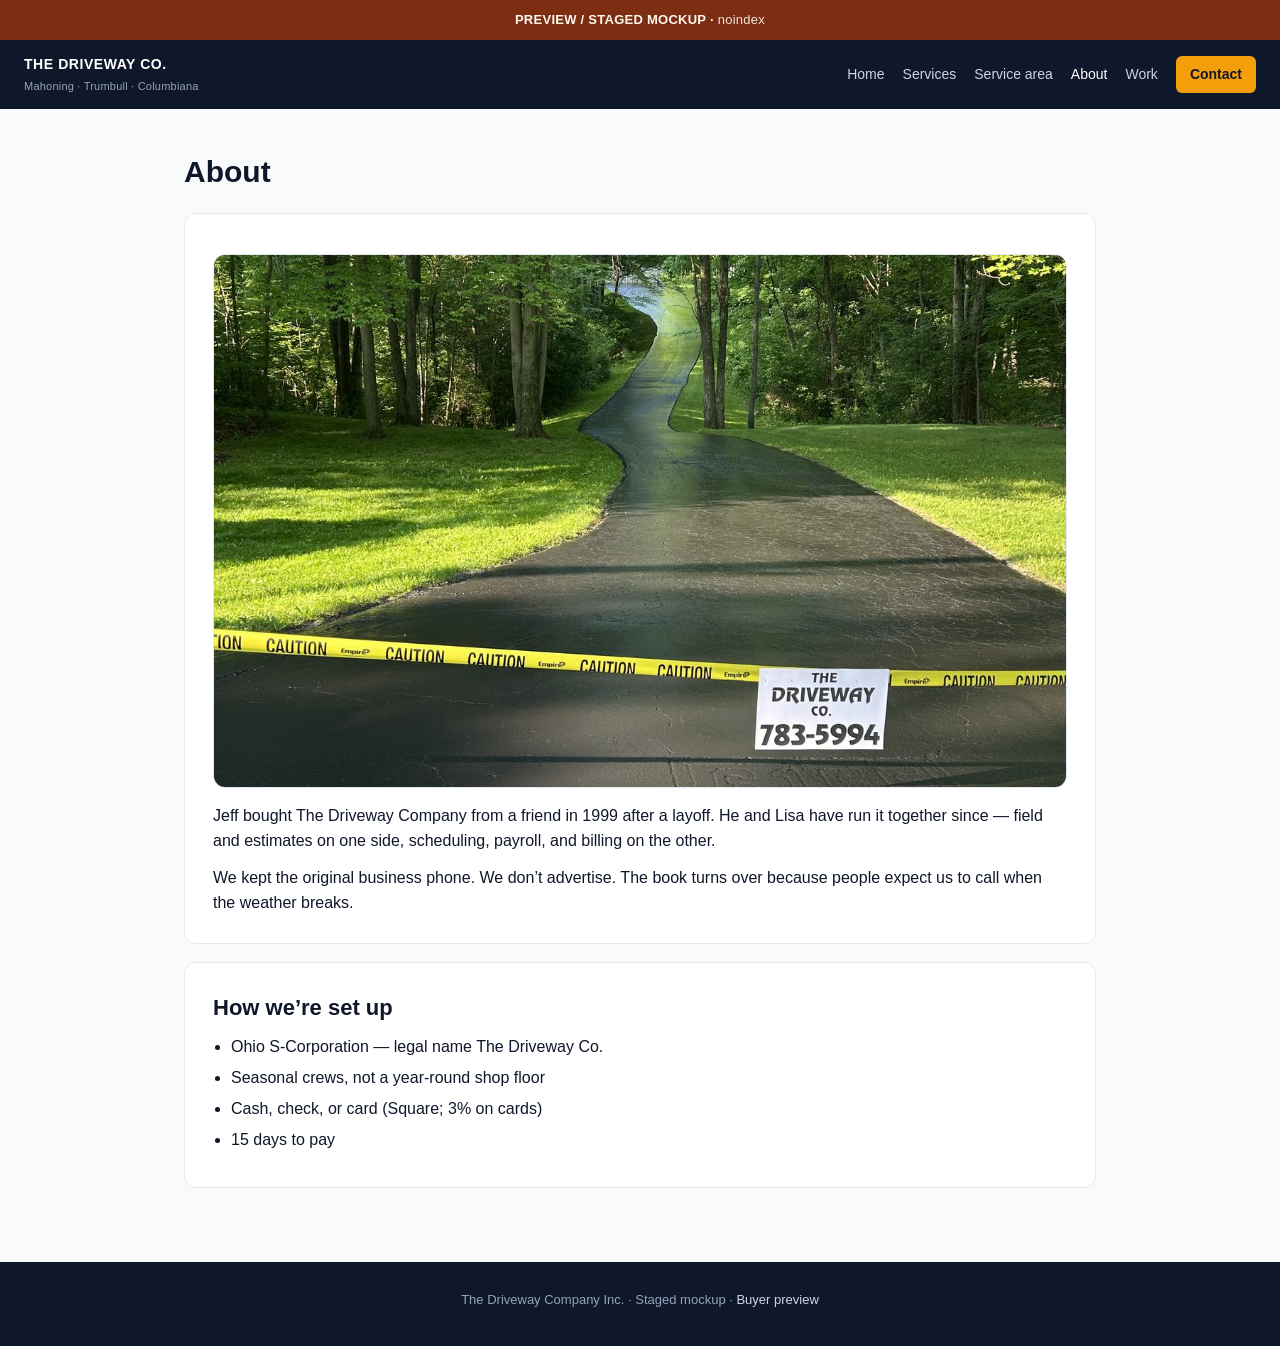
==== about.html @ c176d76e "Stage 5-page company site and lock sale teaser at $275k. Keep noindex. Company pages are WS2 mock; s" ====
<!DOCTYPE html>
<html lang="en">
<head>
  <meta charset="UTF-8" />
  <meta name="viewport" content="width=device-width, initial-scale=1.0" />
  <meta name="robots" content="noindex, nofollow" />
  <title>About | The Driveway Company</title>
  <link rel="stylesheet" href="styles.css" />
</head>
<body>
  <div class="preview-banner">PREVIEW / STAGED MOCKUP · <span>noindex</span></div>
  <nav class="nav">
    <a class="brand" href="index.html">The Driveway Co.<small>Mahoning · Trumbull · Columbiana</small></a>
    <div class="nav-links">
      <a href="index.html">Home</a>
      <a href="services.html">Services</a>
      <a href="area.html">Service area</a>
      <a class="active" href="about.html">About</a>
      <a href="gallery.html">Work</a>
      <a href="contact.html" class="cta">Contact</a>
    </div>
  </nav>
  <main class="container" style="padding-top:40px;">
    <h1 class="page-title">About</h1>
    <section class="card">
      <div class="feature-photo" style="margin-bottom:16px;"><img src="images/job-02-wooded-drive.jpg" alt="Finished driveway with company sign" loading="lazy" /></div>
      <p>Jeff bought The Driveway Company from a friend in 1999 after a layoff. He and Lisa have run it together since — field and estimates on one side, scheduling, payroll, and billing on the other.</p>
      <p style="margin-top:12px;">We kept the original business phone. We don’t advertise. The book turns over because people expect us to call when the weather breaks.</p>
    </section>
    <section class="card">
      <h2>How we’re set up</h2>
      <ul class="list">
        <li>Ohio S-Corporation — legal name The Driveway Co.</li>
        <li>Seasonal crews, not a year-round shop floor</li>
        <li>Cash, check, or card (Square; 3% on cards)</li>
        <li>15 days to pay</li>
      </ul>
    </section>
  </main>
  <footer>The Driveway Company Inc. · Staged mockup · <a href="sale.html">Buyer preview</a></footer>
</body>
</html>
---- styles.css ----
:root {
  --ink: #0f172a;
  --navy: #1e3a8a;
  --navy-2: #1e40af;
  --slate: #64748b;
  --line: #e2e8f0;
  --bg: #f8fafc;
  --white: #ffffff;
  --amber: #f59e0b;
  --amber-bg: #fffbeb;
  --green: #166534;
  --green-bg: #f0fdf4;
  --red: #991b1b;
  --red-bg: #fef2f2;
}
* { box-sizing: border-box; margin: 0; padding: 0; }
body {
  font-family: Inter, -apple-system, BlinkMacSystemFont, "Segoe UI", Helvetica, Arial, sans-serif;
  color: var(--ink);
  background: var(--bg);
  line-height: 1.55;
}
a { color: var(--navy); text-decoration: none; }
a:hover { text-decoration: underline; }
.preview-banner {
  background: #7c2d12;
  color: #fff7ed;
  text-align: center;
  font-size: 13px;
  font-weight: 600;
  padding: 10px 16px;
  letter-spacing: 0.02em;
}
.preview-banner span { opacity: 0.9; font-weight: 500; }
.nav {
  background: var(--ink);
  color: #fff;
  display: flex;
  align-items: center;
  justify-content: space-between;
  gap: 16px;
  padding: 14px 24px;
  position: sticky;
  top: 0;
  z-index: 20;
}
.nav .brand { font-weight: 700; font-size: 14px; letter-spacing: 0.04em; text-transform: uppercase; color: #fff; text-decoration: none; }
.nav .brand small { display: block; font-size: 11px; font-weight: 500; color: #94a3b8; letter-spacing: 0.02em; text-transform: none; margin-top: 2px; }
.nav-links { display: flex; gap: 18px; flex-wrap: wrap; align-items: center; }
.nav-links a { color: #cbd5e1; font-size: 14px; text-decoration: none; }
.nav-links a:hover, .nav-links a.active { color: #fff; }
.nav-links .cta {
  background: var(--amber);
  color: #0f172a !important;
  font-weight: 700;
  padding: 8px 14px;
  border-radius: 6px;
}
.nav-links .cta:hover { filter: brightness(1.05); text-decoration: none; }
.hero {
  position: relative;
  background:
    linear-gradient(115deg, rgba(15, 23, 42, 0.92) 0%, rgba(30, 58, 138, 0.78) 48%, rgba(15, 23, 42, 0.55) 100%),
    url("images/job-01-long-drive.jpg") center/cover no-repeat;
  color: #fff;
  padding: 72px 24px 64px;
  min-height: 420px;
  display: flex;
  align-items: flex-end;
}
.hero-inner { max-width: 960px; margin: 0 auto; width: 100%; }
.hero .eyebrow {
  text-transform: uppercase;
  letter-spacing: 0.16em;
  font-size: 12px;
  color: #fde68a;
  font-weight: 600;
  margin-bottom: 12px;
}
.hero h1 { font-size: clamp(28px, 5vw, 42px); line-height: 1.1; margin-bottom: 14px; max-width: 16ch; text-shadow: 0 2px 18px rgba(0,0,0,0.35); }
.hero p { font-size: 18px; color: #e2e8f0; max-width: 58ch; margin-bottom: 22px; text-shadow: 0 1px 10px rgba(0,0,0,0.35); }
.hero-actions { display: flex; gap: 12px; flex-wrap: wrap; }
.svc-grid {
  display: grid;
  grid-template-columns: repeat(3, 1fr);
  gap: 14px;
  margin-top: 16px;
}
.svc {
  display: block;
  background: var(--white);
  border: 1px solid var(--line);
  border-radius: 12px;
  padding: 18px 16px;
  color: inherit;
  text-decoration: none;
}
.svc:hover { border-color: var(--navy); text-decoration: none; }
.svc h3 { font-size: 17px; margin-bottom: 6px; }
.svc p { color: var(--slate); font-size: 14px; }
@media (max-width: 800px) {
  .svc-grid { grid-template-columns: 1fr; }
}
.photo-strip {
  display: grid;
  grid-template-columns: repeat(4, 1fr);
  gap: 10px;
  margin: 8px 0 22px;
}
.photo-strip figure {
  margin: 0;
  border-radius: 10px;
  overflow: hidden;
  border: 1px solid var(--line);
  background: #0f172a;
  aspect-ratio: 3 / 4;
}
.photo-strip img {
  width: 100%;
  height: 100%;
  object-fit: cover;
  display: block;
  transition: transform 0.35s ease;
}
.photo-strip figure:hover img { transform: scale(1.04); }
.gallery {
  display: grid;
  grid-template-columns: repeat(3, 1fr);
  gap: 12px;
}
.gallery figure {
  margin: 0;
  border-radius: 12px;
  overflow: hidden;
  border: 1px solid var(--line);
  background: #0f172a;
  position: relative;
  aspect-ratio: 3 / 4;
}
.gallery img {
  width: 100%;
  height: 100%;
  object-fit: cover;
  display: block;
  transition: transform 0.35s ease;
}
.gallery figure:hover img { transform: scale(1.03); }
.gallery figcaption {
  position: absolute;
  left: 0; right: 0; bottom: 0;
  padding: 10px 12px;
  background: linear-gradient(transparent, rgba(15,23,42,0.85));
  color: #f8fafc;
  font-size: 12px;
  font-weight: 600;
}
.feature-photo {
  width: 100%;
  border-radius: 12px;
  overflow: hidden;
  border: 1px solid var(--line);
  margin: 12px 0 0;
  aspect-ratio: 16 / 10;
}
.feature-photo img {
  width: 100%;
  height: 100%;
  object-fit: cover;
  display: block;
}
.btn {
  display: inline-block;
  border-radius: 8px;
  padding: 12px 18px;
  font-weight: 700;
  font-size: 15px;
  border: none;
  cursor: pointer;
  text-decoration: none !important;
}
.btn-primary { background: var(--amber); color: #0f172a; }
.btn-primary:hover { filter: brightness(1.05); }
.btn-secondary { background: transparent; color: #fff; border: 1px solid rgba(255,255,255,0.35); }
.btn-secondary:hover { background: rgba(255,255,255,0.08); }
.container { max-width: 960px; margin: 0 auto; padding: 36px 24px 56px; }
.stats {
  display: grid;
  grid-template-columns: repeat(4, 1fr);
  gap: 12px;
  margin: -28px auto 28px;
  max-width: 960px;
  padding: 0 24px;
  position: relative;
  z-index: 2;
}
.stat {
  background: var(--white);
  border: 1px solid var(--line);
  border-radius: 10px;
  padding: 18px 14px;
  text-align: center;
  box-shadow: 0 8px 24px rgba(15, 23, 42, 0.06);
}
.stat .v { display: block; font-size: 24px; font-weight: 800; color: var(--ink); }
.stat .l { display: block; margin-top: 4px; font-size: 11px; text-transform: uppercase; letter-spacing: 0.06em; color: var(--slate); font-weight: 600; }
.card {
  background: var(--white);
  border: 1px solid var(--line);
  border-radius: 12px;
  padding: 28px;
  margin: 18px 0;
}
.card h2 { font-size: 22px; margin-bottom: 8px; }
.card h3 { font-size: 15px; color: var(--navy); margin: 18px 0 8px; text-transform: uppercase; letter-spacing: 0.04em; }
.muted { color: var(--slate); font-size: 14px; }
.grid-2 { display: grid; grid-template-columns: 1.2fr 0.8fr; gap: 18px; }
.list { margin: 10px 0 0 18px; }
.list li { margin: 6px 0; }
.callout {
  border-left: 4px solid var(--navy);
  background: #eff6ff;
  padding: 14px 16px;
  border-radius: 0 8px 8px 0;
  margin: 16px 0;
  font-size: 14px;
}
.callout.warn { border-left-color: #dc2626; background: var(--red-bg); }
.callout.gold { border-left-color: var(--amber); background: var(--amber-bg); }
.callout.good { border-left-color: #16a34a; background: var(--green-bg); }
table { width: 100%; border-collapse: collapse; margin: 12px 0; font-size: 14px; }
th { background: var(--navy); color: #fff; text-align: left; padding: 10px 12px; font-size: 12px; text-transform: uppercase; letter-spacing: 0.03em; }
td { padding: 10px 12px; border-bottom: 1px solid var(--line); vertical-align: top; }
tr:nth-child(even) td { background: #f8fafc; }
.form-grid { display: grid; gap: 14px; }
.form-row { display: grid; grid-template-columns: 1fr 1fr; gap: 14px; }
label { display: block; font-size: 13px; font-weight: 600; margin-bottom: 6px; color: #334155; }
input, select, textarea {
  width: 100%;
  padding: 11px 12px;
  border: 1px solid #cbd5e1;
  border-radius: 8px;
  font: inherit;
  background: #fff;
}
input:focus, select:focus, textarea:focus {
  outline: none;
  border-color: var(--navy);
  box-shadow: 0 0 0 3px rgba(30, 58, 138, 0.12);
}
textarea { min-height: 110px; resize: vertical; }
.page-title { margin-bottom: 8px; font-size: 30px; }
.page-sub { color: var(--slate); margin-bottom: 22px; max-width: 60ch; }
footer {
  background: var(--ink);
  color: #94a3b8;
  padding: 28px 24px 36px;
  text-align: center;
  font-size: 13px;
}
footer strong { color: #fff; }
footer a { color: #cbd5e1; }
.tag {
  display: inline-block;
  background: #dbeafe;
  color: #1e3a8a;
  font-size: 11px;
  font-weight: 700;
  padding: 3px 8px;
  border-radius: 999px;
  text-transform: uppercase;
  letter-spacing: 0.04em;
}
@media (max-width: 800px) {
  .stats { grid-template-columns: 1fr 1fr; margin-top: 18px; }
  .grid-2, .form-row { grid-template-columns: 1fr; }
  .nav { flex-direction: column; align-items: flex-start; }
  .photo-strip, .gallery { grid-template-columns: 1fr 1fr; }
}
@media (max-width: 520px) {
  .stats { grid-template-columns: 1fr; }
  .photo-strip, .gallery { grid-template-columns: 1fr; }
  .hero { min-height: 360px; padding: 48px 20px 40px; }
}
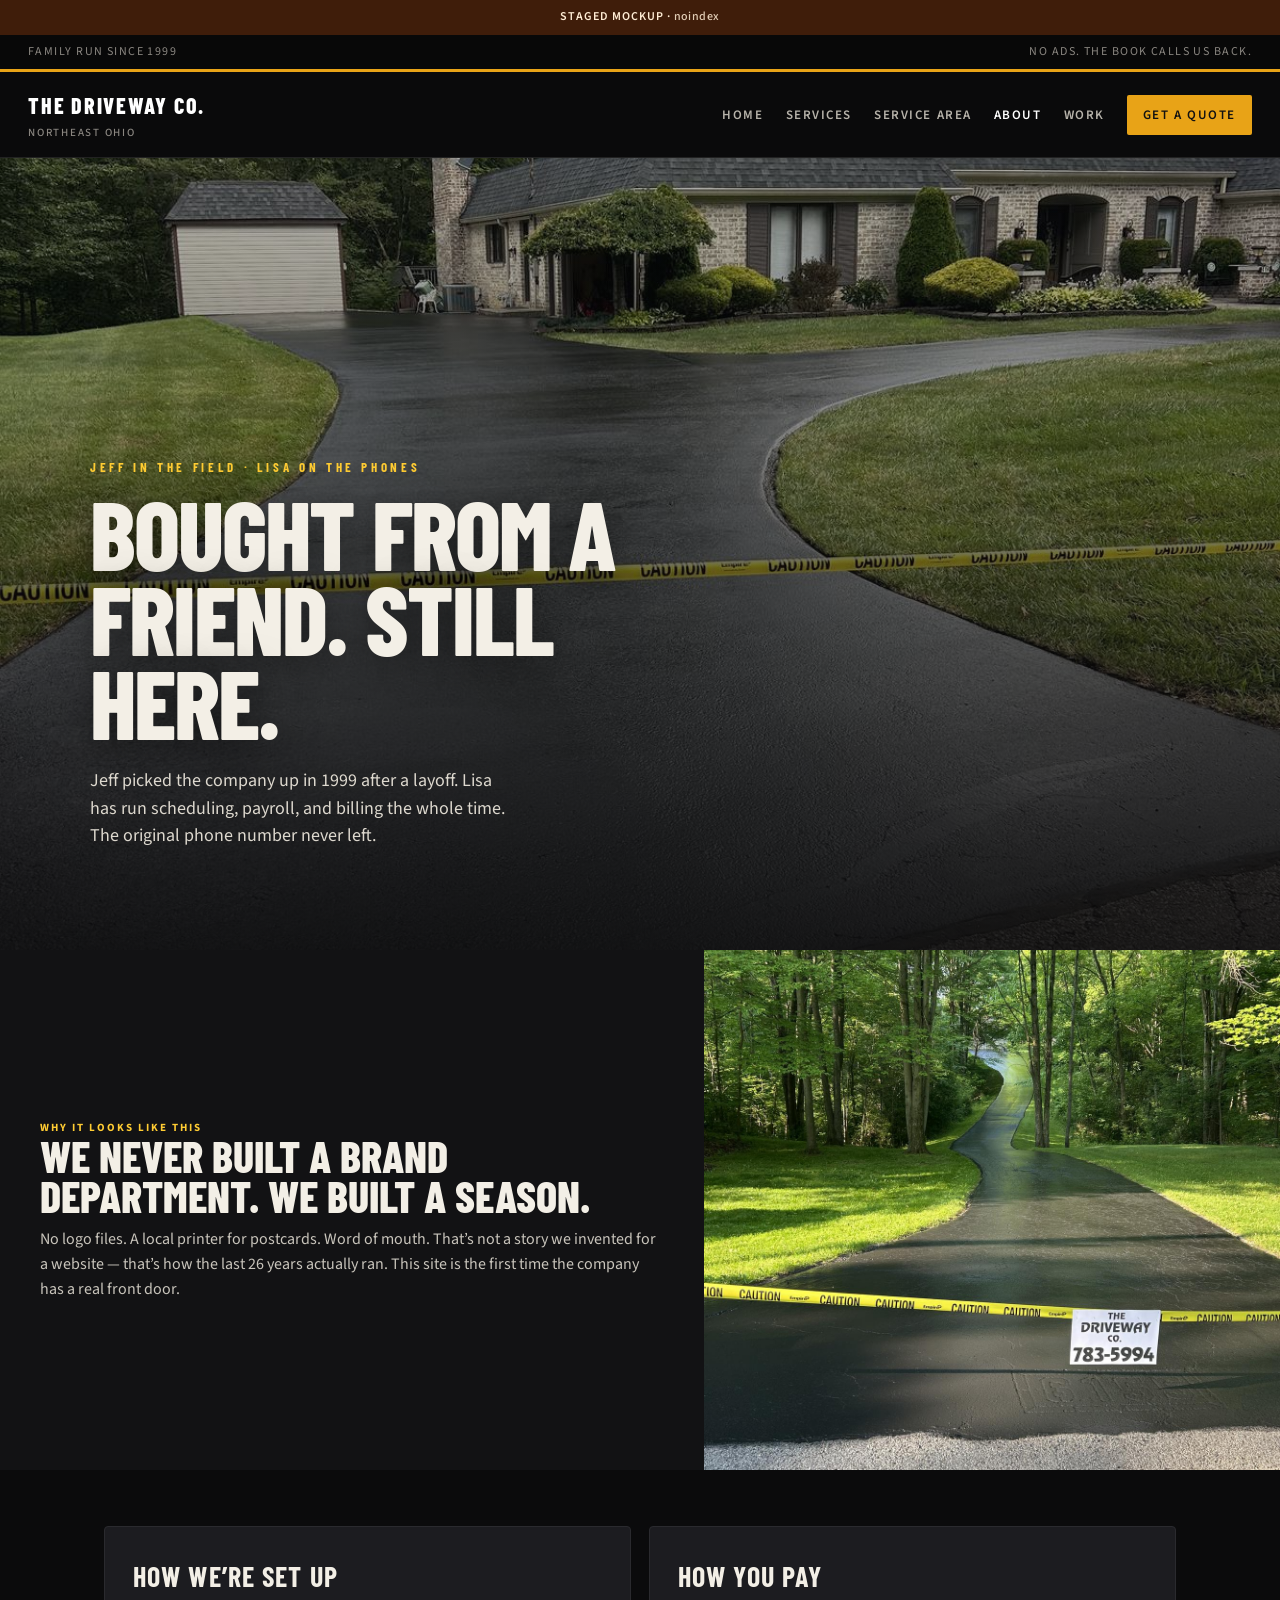
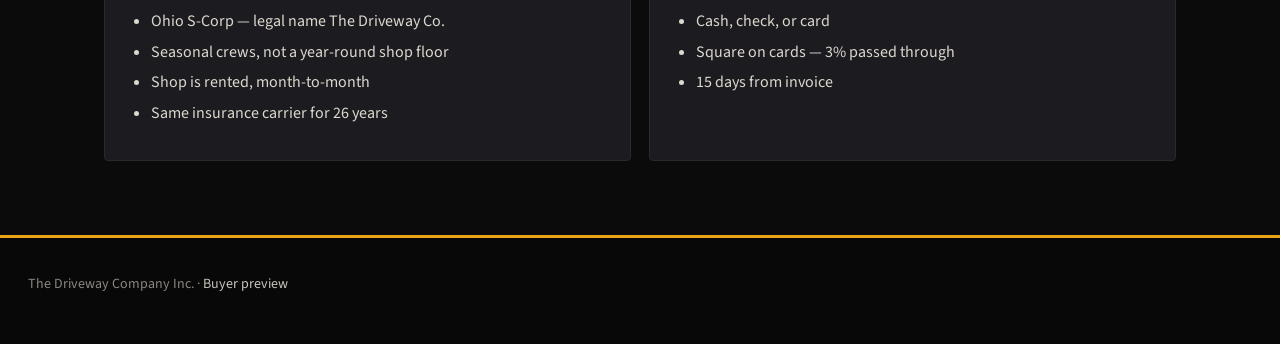
==== commit 13f2b205: "Rebuild company site as a lived-in paving contractor. Dark asphalt palette, full-bleed job photos, l" ====
--- a/about.html
+++ b/about.html
@@ -8,35 +8,55 @@
   <link rel="stylesheet" href="styles.css" />
 </head>
 <body>
-  <div class="preview-banner">PREVIEW / STAGED MOCKUP · <span>noindex</span></div>
+  <div class="preview-banner">Staged mockup · <span>noindex</span></div>
+  <div class="util"><span>Family run since 1999</span><span>No ads. The book calls us back.</span></div>
   <nav class="nav">
-    <a class="brand" href="index.html">The Driveway Co.<small>Mahoning · Trumbull · Columbiana</small></a>
+    <a class="brand" href="index.html">The Driveway Co.<small>Northeast Ohio</small></a>
     <div class="nav-links">
       <a href="index.html">Home</a>
       <a href="services.html">Services</a>
       <a href="area.html">Service area</a>
       <a class="active" href="about.html">About</a>
       <a href="gallery.html">Work</a>
-      <a href="contact.html" class="cta">Contact</a>
+      <a href="contact.html" class="cta">Get a quote</a>
     </div>
   </nav>
-  <main class="container" style="padding-top:40px;">
-    <h1 class="page-title">About</h1>
-    <section class="card">
-      <div class="feature-photo" style="margin-bottom:16px;"><img src="images/job-02-wooded-drive.jpg" alt="Finished driveway with company sign" loading="lazy" /></div>
-      <p>Jeff bought The Driveway Company from a friend in 1999 after a layoff. He and Lisa have run it together since — field and estimates on one side, scheduling, payroll, and billing on the other.</p>
-      <p style="margin-top:12px;">We kept the original business phone. We don’t advertise. The book turns over because people expect us to call when the weather breaks.</p>
-    </section>
-    <section class="card">
-      <h2>How we’re set up</h2>
-      <ul class="list">
-        <li>Ohio S-Corporation — legal name The Driveway Co.</li>
-        <li>Seasonal crews, not a year-round shop floor</li>
-        <li>Cash, check, or card (Square; 3% on cards)</li>
-        <li>15 days to pay</li>
-      </ul>
-    </section>
+  <header class="hero house">
+    <div class="hero-inner">
+      <div class="eyebrow">Jeff in the field · Lisa on the phones</div>
+      <h1>Bought from a friend. Still here.</h1>
+      <p>Jeff picked the company up in 1999 after a layoff. Lisa has run scheduling, payroll, and billing the whole time. The original phone number never left.</p>
+    </div>
+  </header>
+  <section class="split alt">
+    <div class="copy">
+      <span class="tag">Why it looks like this</span>
+      <h2 class="page-title" style="font-size:44px;">We never built a brand department. We built a season.</h2>
+      <p class="muted">No logo files. A local printer for postcards. Word of mouth. That’s not a story we invented for a website — that’s how the last 26 years actually ran. This site is the first time the company has a real front door.</p>
+    </div>
+    <div class="pic" aria-hidden="true"></div>
+  </section>
+  <main class="container">
+    <div class="grid-2">
+      <section class="card">
+        <h2>How we’re set up</h2>
+        <ul class="list">
+          <li>Ohio S-Corp — legal name The Driveway Co.</li>
+          <li>Seasonal crews, not a year-round shop floor</li>
+          <li>Shop is rented, month-to-month</li>
+          <li>Same insurance carrier for 26 years</li>
+        </ul>
+      </section>
+      <section class="card">
+        <h2>How you pay</h2>
+        <ul class="list">
+          <li>Cash, check, or card</li>
+          <li>Square on cards — 3% passed through</li>
+          <li>15 days from invoice</li>
+        </ul>
+      </section>
+    </div>
   </main>
-  <footer>The Driveway Company Inc. · Staged mockup · <a href="sale.html">Buyer preview</a></footer>
+  <footer>The Driveway Company Inc. · <a href="sale.html">Buyer preview</a></footer>
 </body>
 </html>
--- a/styles.css
+++ b/styles.css
@@ -1,283 +1,332 @@
+@import url("https://fonts.googleapis.com/css2?family=Barlow+Condensed:wght@500;600;700;800&family=Source+Sans+3:ital,wght@0,400;0,500;0,600;0,700;1,400&display=swap");
+
 :root {
-  --ink: #0f172a;
-  --navy: #1e3a8a;
-  --navy-2: #1e40af;
-  --slate: #64748b;
-  --line: #e2e8f0;
-  --bg: #f8fafc;
-  --white: #ffffff;
-  --amber: #f59e0b;
-  --amber-bg: #fffbeb;
-  --green: #166534;
-  --green-bg: #f0fdf4;
-  --red: #991b1b;
-  --red-bg: #fef2f2;
+  --tar: #0b0b0c;
+  --asphalt: #141416;
+  --slate: #1c1c20;
+  --fog: #c8c4bb;
+  --paper: #f3efe6;
+  --white: #f7f4ee;
+  --line: #2a2a2e;
+  --amber: #e8a317;
+  --amber-2: #ffcc33;
+  --rust: #9a3412;
 }
 * { box-sizing: border-box; margin: 0; padding: 0; }
+html { scroll-behavior: smooth; }
 body {
-  font-family: Inter, -apple-system, BlinkMacSystemFont, "Segoe UI", Helvetica, Arial, sans-serif;
-  color: var(--ink);
-  background: var(--bg);
+  font-family: "Source Sans 3", system-ui, sans-serif;
+  color: var(--paper);
+  background: var(--tar);
   line-height: 1.55;
 }
-a { color: var(--navy); text-decoration: none; }
+img { max-width: 100%; display: block; }
+a { color: var(--amber-2); text-decoration: none; }
 a:hover { text-decoration: underline; }
+
 .preview-banner {
-  background: #7c2d12;
-  color: #fff7ed;
+  background: #3f1d0a;
+  color: #ffedd5;
   text-align: center;
-  font-size: 13px;
+  font-size: 12px;
   font-weight: 600;
-  padding: 10px 16px;
-  letter-spacing: 0.02em;
-}
-.preview-banner span { opacity: 0.9; font-weight: 500; }
+  letter-spacing: 0.08em;
+  text-transform: uppercase;
+  padding: 8px 16px;
+}
+.preview-banner span { font-weight: 500; letter-spacing: 0.04em; text-transform: none; opacity: 0.85; }
+
+.util {
+  background: #080808;
+  color: #8a8680;
+  font-size: 12px;
+  letter-spacing: 0.12em;
+  text-transform: uppercase;
+  padding: 8px 28px;
+  display: flex;
+  justify-content: space-between;
+  gap: 16px;
+  flex-wrap: wrap;
+  border-bottom: 3px solid var(--amber);
+}
+.util b { color: var(--amber-2); font-weight: 700; }
+
 .nav {
-  background: var(--ink);
+  background: rgba(11,11,12,0.92);
+  backdrop-filter: blur(10px);
   color: #fff;
   display: flex;
   align-items: center;
   justify-content: space-between;
   gap: 16px;
-  padding: 14px 24px;
+  padding: 16px 28px;
   position: sticky;
   top: 0;
-  z-index: 20;
-}
-.nav .brand { font-weight: 700; font-size: 14px; letter-spacing: 0.04em; text-transform: uppercase; color: #fff; text-decoration: none; }
-.nav .brand small { display: block; font-size: 11px; font-weight: 500; color: #94a3b8; letter-spacing: 0.02em; text-transform: none; margin-top: 2px; }
-.nav-links { display: flex; gap: 18px; flex-wrap: wrap; align-items: center; }
-.nav-links a { color: #cbd5e1; font-size: 14px; text-decoration: none; }
+  z-index: 30;
+  border-bottom: 1px solid #222;
+}
+.nav .brand {
+  font-family: "Barlow Condensed", sans-serif;
+  font-weight: 800;
+  font-size: 22px;
+  letter-spacing: 0.08em;
+  text-transform: uppercase;
+  color: #fff;
+  text-decoration: none;
+}
+.nav .brand small {
+  display: block;
+  font-family: "Source Sans 3", sans-serif;
+  font-size: 11px;
+  font-weight: 500;
+  color: #8a8680;
+  letter-spacing: 0.16em;
+  margin-top: 2px;
+}
+.nav-links { display: flex; gap: 22px; flex-wrap: wrap; align-items: center; }
+.nav-links a {
+  color: #b7b3aa;
+  font-size: 13px;
+  font-weight: 600;
+  letter-spacing: 0.12em;
+  text-transform: uppercase;
+  text-decoration: none;
+}
 .nav-links a:hover, .nav-links a.active { color: #fff; }
 .nav-links .cta {
   background: var(--amber);
-  color: #0f172a !important;
-  font-weight: 700;
-  padding: 8px 14px;
-  border-radius: 6px;
-}
-.nav-links .cta:hover { filter: brightness(1.05); text-decoration: none; }
+  color: #111 !important;
+  padding: 10px 16px;
+  border-radius: 2px;
+}
+.nav-links .cta:hover { background: var(--amber-2); text-decoration: none; }
+
 .hero {
   position: relative;
-  background:
-    linear-gradient(115deg, rgba(15, 23, 42, 0.92) 0%, rgba(30, 58, 138, 0.78) 48%, rgba(15, 23, 42, 0.55) 100%),
-    url("images/job-01-long-drive.jpg") center/cover no-repeat;
-  color: #fff;
-  padding: 72px 24px 64px;
-  min-height: 420px;
+  min-height: 88vh;
   display: flex;
   align-items: flex-end;
-}
-.hero-inner { max-width: 960px; margin: 0 auto; width: 100%; }
-.hero .eyebrow {
-  text-transform: uppercase;
-  letter-spacing: 0.16em;
-  font-size: 12px;
-  color: #fde68a;
-  font-weight: 600;
-  margin-bottom: 12px;
-}
-.hero h1 { font-size: clamp(28px, 5vw, 42px); line-height: 1.1; margin-bottom: 14px; max-width: 16ch; text-shadow: 0 2px 18px rgba(0,0,0,0.35); }
-.hero p { font-size: 18px; color: #e2e8f0; max-width: 58ch; margin-bottom: 22px; text-shadow: 0 1px 10px rgba(0,0,0,0.35); }
+  padding: 80px 28px 72px;
+  background:
+    linear-gradient(180deg, rgba(11,11,12,0.15) 0%, rgba(11,11,12,0.35) 40%, rgba(11,11,12,0.92) 100%),
+    url("images/job-01-long-drive.jpg") center 30%/cover no-repeat;
+}
+.hero.crew { background-image: linear-gradient(180deg, rgba(11,11,12,0.2) 0%, rgba(11,11,12,0.88) 100%), url("images/job-15-crew-work.jpg"); background-size: cover; background-position: center; }
+.hero.house { background-image: linear-gradient(180deg, rgba(11,11,12,0.25) 0%, rgba(11,11,12,0.9) 100%), url("images/job-04-residence.jpg"); background-size: cover; background-position: center; }
+.hero.woods { background-image: linear-gradient(180deg, rgba(11,11,12,0.2) 0%, rgba(11,11,12,0.9) 100%), url("images/job-02-wooded-drive.jpg"); background-size: cover; background-position: center; }
+.hero-inner { max-width: 1100px; margin: 0 auto; width: 100%; }
+.eyebrow {
+  font-family: "Barlow Condensed", sans-serif;
+  letter-spacing: 0.28em;
+  font-size: 13px;
+  color: var(--amber-2);
+  font-weight: 700;
+  text-transform: uppercase;
+  margin-bottom: 14px;
+}
+.hero h1 {
+  font-family: "Barlow Condensed", sans-serif;
+  font-weight: 800;
+  font-size: clamp(48px, 9vw, 96px);
+  line-height: 0.88;
+  letter-spacing: -0.02em;
+  text-transform: uppercase;
+  max-width: 14ch;
+  text-shadow: 0 8px 40px rgba(0,0,0,0.55);
+}
+.hero p {
+  font-size: 18px;
+  color: #ddd8ce;
+  max-width: 48ch;
+  margin: 22px 0 28px;
+}
 .hero-actions { display: flex; gap: 12px; flex-wrap: wrap; }
-.svc-grid {
-  display: grid;
-  grid-template-columns: repeat(3, 1fr);
-  gap: 14px;
-  margin-top: 16px;
-}
-.svc {
-  display: block;
-  background: var(--white);
-  border: 1px solid var(--line);
-  border-radius: 12px;
-  padding: 18px 16px;
-  color: inherit;
-  text-decoration: none;
-}
-.svc:hover { border-color: var(--navy); text-decoration: none; }
-.svc h3 { font-size: 17px; margin-bottom: 6px; }
-.svc p { color: var(--slate); font-size: 14px; }
-@media (max-width: 800px) {
-  .svc-grid { grid-template-columns: 1fr; }
-}
-.photo-strip {
-  display: grid;
-  grid-template-columns: repeat(4, 1fr);
-  gap: 10px;
-  margin: 8px 0 22px;
-}
-.photo-strip figure {
-  margin: 0;
-  border-radius: 10px;
-  overflow: hidden;
-  border: 1px solid var(--line);
-  background: #0f172a;
-  aspect-ratio: 3 / 4;
-}
-.photo-strip img {
-  width: 100%;
-  height: 100%;
-  object-fit: cover;
-  display: block;
-  transition: transform 0.35s ease;
-}
-.photo-strip figure:hover img { transform: scale(1.04); }
-.gallery {
-  display: grid;
-  grid-template-columns: repeat(3, 1fr);
-  gap: 12px;
-}
-.gallery figure {
-  margin: 0;
-  border-radius: 12px;
-  overflow: hidden;
-  border: 1px solid var(--line);
-  background: #0f172a;
-  position: relative;
-  aspect-ratio: 3 / 4;
-}
-.gallery img {
-  width: 100%;
-  height: 100%;
-  object-fit: cover;
-  display: block;
-  transition: transform 0.35s ease;
-}
-.gallery figure:hover img { transform: scale(1.03); }
-.gallery figcaption {
-  position: absolute;
-  left: 0; right: 0; bottom: 0;
-  padding: 10px 12px;
-  background: linear-gradient(transparent, rgba(15,23,42,0.85));
-  color: #f8fafc;
-  font-size: 12px;
-  font-weight: 600;
-}
-.feature-photo {
-  width: 100%;
-  border-radius: 12px;
-  overflow: hidden;
-  border: 1px solid var(--line);
-  margin: 12px 0 0;
-  aspect-ratio: 16 / 10;
-}
-.feature-photo img {
-  width: 100%;
-  height: 100%;
-  object-fit: cover;
-  display: block;
-}
-.btn {
-  display: inline-block;
-  border-radius: 8px;
-  padding: 12px 18px;
-  font-weight: 700;
-  font-size: 15px;
-  border: none;
-  cursor: pointer;
-  text-decoration: none !important;
-}
-.btn-primary { background: var(--amber); color: #0f172a; }
-.btn-primary:hover { filter: brightness(1.05); }
-.btn-secondary { background: transparent; color: #fff; border: 1px solid rgba(255,255,255,0.35); }
-.btn-secondary:hover { background: rgba(255,255,255,0.08); }
-.container { max-width: 960px; margin: 0 auto; padding: 36px 24px 56px; }
+
 .stats {
   display: grid;
   grid-template-columns: repeat(4, 1fr);
-  gap: 12px;
-  margin: -28px auto 28px;
-  max-width: 960px;
-  padding: 0 24px;
+  background: #101012;
+  border-top: 1px solid #222;
+  border-bottom: 1px solid #222;
+}
+.stat { padding: 28px 20px; border-right: 1px solid #222; text-align: center; }
+.stat:last-child { border-right: 0; }
+.stat .v {
+  display: block;
+  font-family: "Barlow Condensed", sans-serif;
+  font-size: 40px;
+  font-weight: 800;
+  color: var(--amber-2);
+  letter-spacing: 0.02em;
+}
+.stat .l { font-size: 12px; letter-spacing: 0.14em; text-transform: uppercase; color: #8a8680; }
+
+.container { max-width: 1120px; margin: 0 auto; padding: 56px 24px; }
+.page-title {
+  font-family: "Barlow Condensed", sans-serif;
+  font-size: clamp(40px, 6vw, 64px);
+  font-weight: 800;
+  text-transform: uppercase;
+  line-height: 0.9;
+  margin-bottom: 12px;
+}
+.page-sub { color: var(--fog); max-width: 62ch; margin-bottom: 28px; font-size: 18px; }
+
+.card {
+  background: var(--slate);
+  border: 1px solid var(--line);
+  border-radius: 4px;
+  padding: 28px;
+  margin-bottom: 18px;
+}
+.card h2, .card h3 {
+  font-family: "Barlow Condensed", sans-serif;
+  text-transform: uppercase;
+  letter-spacing: 0.04em;
+}
+.card h2 { font-size: 28px; margin-bottom: 10px; }
+.muted { color: var(--fog); }
+.tag {
+  display: inline-block;
+  font-size: 11px;
+  letter-spacing: 0.18em;
+  text-transform: uppercase;
+  color: var(--amber-2);
+  font-weight: 700;
+}
+.list { margin: 10px 0 0 18px; color: #ddd8ce; }
+.list li { margin: 6px 0; }
+.grid-2 { display: grid; grid-template-columns: 1fr 1fr; gap: 18px; }
+
+.btn {
+  display: inline-block;
+  font-family: "Barlow Condensed", sans-serif;
+  font-weight: 700;
+  font-size: 16px;
+  letter-spacing: 0.12em;
+  text-transform: uppercase;
+  padding: 14px 20px;
+  border-radius: 2px;
+  text-decoration: none !important;
+  border: none;
+  cursor: pointer;
+}
+.btn-primary { background: var(--amber); color: #111; }
+.btn-primary:hover { background: var(--amber-2); }
+.btn-secondary { background: transparent; color: #fff; border: 1px solid #666; }
+.btn-secondary:hover { border-color: #fff; }
+
+.svc-grid { display: grid; grid-template-columns: repeat(3, 1fr); gap: 14px; margin-top: 18px; }
+.svc {
   position: relative;
-  z-index: 2;
-}
-.stat {
-  background: var(--white);
-  border: 1px solid var(--line);
-  border-radius: 10px;
-  padding: 18px 14px;
-  text-align: center;
-  box-shadow: 0 8px 24px rgba(15, 23, 42, 0.06);
-}
-.stat .v { display: block; font-size: 24px; font-weight: 800; color: var(--ink); }
-.stat .l { display: block; margin-top: 4px; font-size: 11px; text-transform: uppercase; letter-spacing: 0.06em; color: var(--slate); font-weight: 600; }
-.card {
-  background: var(--white);
-  border: 1px solid var(--line);
-  border-radius: 12px;
-  padding: 28px;
-  margin: 18px 0;
-}
-.card h2 { font-size: 22px; margin-bottom: 8px; }
-.card h3 { font-size: 15px; color: var(--navy); margin: 18px 0 8px; text-transform: uppercase; letter-spacing: 0.04em; }
-.muted { color: var(--slate); font-size: 14px; }
-.grid-2 { display: grid; grid-template-columns: 1.2fr 0.8fr; gap: 18px; }
-.list { margin: 10px 0 0 18px; }
-.list li { margin: 6px 0; }
-.callout {
-  border-left: 4px solid var(--navy);
-  background: #eff6ff;
+  min-height: 280px;
+  display: flex;
+  flex-direction: column;
+  justify-content: flex-end;
+  padding: 22px;
+  color: #fff;
+  text-decoration: none;
+  overflow: hidden;
+  border: 1px solid #2a2a2e;
+}
+.svc:hover { text-decoration: none; border-color: var(--amber); }
+.svc::before {
+  content: "";
+  position: absolute; inset: 0;
+  background: linear-gradient(180deg, rgba(0,0,0,0.15), rgba(0,0,0,0.82));
+}
+.svc > * { position: relative; z-index: 1; }
+.svc h3 { font-family: "Barlow Condensed", sans-serif; font-size: 28px; text-transform: uppercase; margin-bottom: 6px; }
+.svc p { color: #d6d1c7; font-size: 15px; }
+.svc.s1 { background: url("images/job-04-residence.jpg") center/cover; }
+.svc.s2 { background: url("images/job-05-stone-drive.jpg") center/cover; }
+.svc.s3 { background: url("images/job-15-crew-work.jpg") center/cover; }
+
+.towns { display: flex; flex-wrap: wrap; gap: 8px; margin-top: 16px; }
+.town {
+  border: 1px solid #3a3a3e;
+  padding: 7px 12px;
+  font-size: 13px;
+  letter-spacing: 0.06em;
+  text-transform: uppercase;
+  color: #c8c4bb;
+}
+
+.photo-strip, .gallery {
+  display: grid;
+  gap: 8px;
+}
+.photo-strip { grid-template-columns: repeat(4, 1fr); margin: 12px 0 18px; }
+.gallery { grid-template-columns: repeat(3, 1fr); }
+.photo-strip figure, .gallery figure, .feature-photo {
+  margin: 0;
+  overflow: hidden;
+  background: #0a0a0a;
+  position: relative;
+}
+.photo-strip figure { aspect-ratio: 3/4; }
+.gallery figure { aspect-ratio: 3/4; }
+.feature-photo { aspect-ratio: 16/10; margin: 12px 0 0; }
+.photo-strip img, .gallery img, .feature-photo img {
+  width: 100%; height: 100%; object-fit: cover;
+  filter: contrast(1.05) saturate(0.92);
+  transition: transform 0.45s ease;
+}
+.photo-strip figure:hover img, .gallery figure:hover img { transform: scale(1.05); }
+.gallery figcaption {
+  position: absolute; left: 0; right: 0; bottom: 0;
+  padding: 12px 14px;
+  background: linear-gradient(transparent, rgba(0,0,0,0.8));
+  color: #f3efe6;
+  font-size: 12px;
+  letter-spacing: 0.08em;
+  text-transform: uppercase;
+}
+
+.split {
+  display: grid;
+  grid-template-columns: 1.1fr 0.9fr;
+  min-height: 520px;
+}
+.split .copy { padding: 64px 40px; background: #121214; display: flex; flex-direction: column; justify-content: center; }
+.split .pic { background: url("images/job-15-crew-work.jpg") center/cover; }
+.split.alt .pic { background-image: url("images/job-02-wooded-drive.jpg"); }
+
+.callout, .callout.gold, .callout.warn {
+  border-left: 3px solid var(--amber);
+  background: #1a160e;
   padding: 14px 16px;
-  border-radius: 0 8px 8px 0;
   margin: 16px 0;
-  font-size: 14px;
-}
-.callout.warn { border-left-color: #dc2626; background: var(--red-bg); }
-.callout.gold { border-left-color: var(--amber); background: var(--amber-bg); }
-.callout.good { border-left-color: #16a34a; background: var(--green-bg); }
-table { width: 100%; border-collapse: collapse; margin: 12px 0; font-size: 14px; }
-th { background: var(--navy); color: #fff; text-align: left; padding: 10px 12px; font-size: 12px; text-transform: uppercase; letter-spacing: 0.03em; }
-td { padding: 10px 12px; border-bottom: 1px solid var(--line); vertical-align: top; }
-tr:nth-child(even) td { background: #f8fafc; }
-.form-grid { display: grid; gap: 14px; }
-.form-row { display: grid; grid-template-columns: 1fr 1fr; gap: 14px; }
-label { display: block; font-size: 13px; font-weight: 600; margin-bottom: 6px; color: #334155; }
+  color: #eee6d6;
+}
+table { width: 100%; border-collapse: collapse; }
+th, td { text-align: left; padding: 10px 8px; border-bottom: 1px solid #2a2a2e; }
+th { color: #8a8680; font-size: 12px; letter-spacing: 0.12em; text-transform: uppercase; }
+
+.form-grid { display: grid; gap: 14px; margin-top: 12px; }
+.form-row { display: grid; grid-template-columns: 1fr 1fr; gap: 12px; }
+label { display: block; font-size: 12px; letter-spacing: 0.12em; text-transform: uppercase; color: #8a8680; margin-bottom: 6px; }
 input, select, textarea {
   width: 100%;
-  padding: 11px 12px;
-  border: 1px solid #cbd5e1;
-  border-radius: 8px;
+  background: #0b0b0c;
+  color: #f3efe6;
+  border: 1px solid #333;
+  padding: 12px;
   font: inherit;
-  background: #fff;
-}
-input:focus, select:focus, textarea:focus {
-  outline: none;
-  border-color: var(--navy);
-  box-shadow: 0 0 0 3px rgba(30, 58, 138, 0.12);
-}
-textarea { min-height: 110px; resize: vertical; }
-.page-title { margin-bottom: 8px; font-size: 30px; }
-.page-sub { color: var(--slate); margin-bottom: 22px; max-width: 60ch; }
+}
+input:focus, select:focus, textarea:focus { outline: 1px solid var(--amber); }
+
 footer {
-  background: var(--ink);
-  color: #94a3b8;
-  padding: 28px 24px 36px;
-  text-align: center;
-  font-size: 13px;
-}
-footer strong { color: #fff; }
-footer a { color: #cbd5e1; }
-.tag {
-  display: inline-block;
-  background: #dbeafe;
-  color: #1e3a8a;
-  font-size: 11px;
-  font-weight: 700;
-  padding: 3px 8px;
-  border-radius: 999px;
-  text-transform: uppercase;
-  letter-spacing: 0.04em;
-}
-@media (max-width: 800px) {
-  .stats { grid-template-columns: 1fr 1fr; margin-top: 18px; }
-  .grid-2, .form-row { grid-template-columns: 1fr; }
+  background: #080808;
+  color: #8a8680;
+  padding: 36px 28px 48px;
+  font-size: 14px;
+  border-top: 3px solid var(--amber);
+}
+footer a { color: #c8c4bb; }
+
+@media (max-width: 860px) {
+  .stats, .svc-grid, .grid-2, .split, .photo-strip, .gallery, .form-row { grid-template-columns: 1fr; }
+  .hero { min-height: 72vh; }
   .nav { flex-direction: column; align-items: flex-start; }
-  .photo-strip, .gallery { grid-template-columns: 1fr 1fr; }
-}
-@media (max-width: 520px) {
-  .stats { grid-template-columns: 1fr; }
-  .photo-strip, .gallery { grid-template-columns: 1fr; }
-  .hero { min-height: 360px; padding: 48px 20px 40px; }
-}
+}
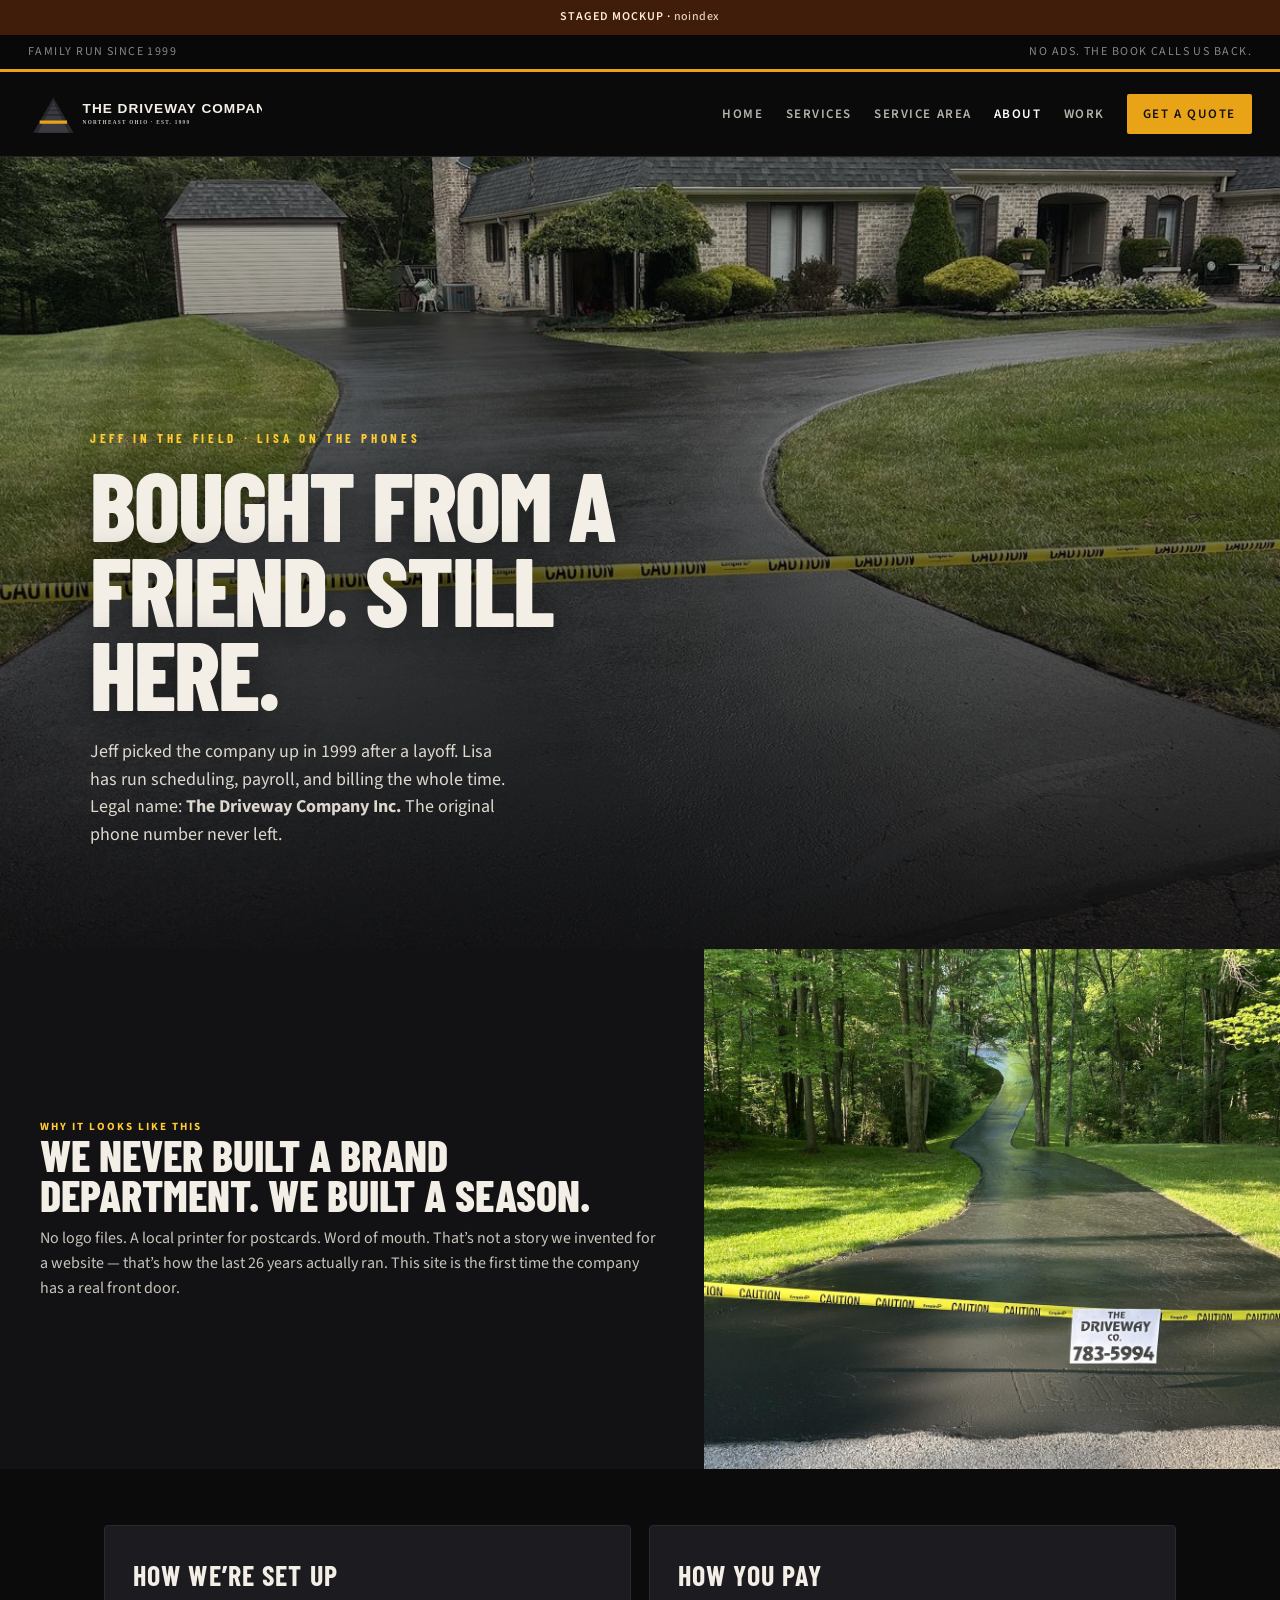
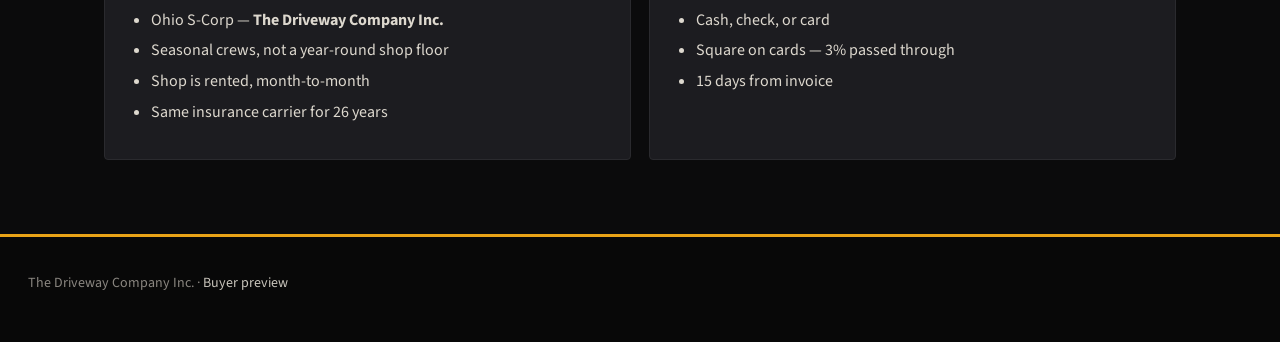
==== commit c63929e5: "Add Driveway Co. logo and tighten company pages. Header lockup, Inc. legal name, Columbiana towns, c" ====
--- a/about.html
+++ b/about.html
@@ -11,7 +11,7 @@
   <div class="preview-banner">Staged mockup · <span>noindex</span></div>
   <div class="util"><span>Family run since 1999</span><span>No ads. The book calls us back.</span></div>
   <nav class="nav">
-    <a class="brand" href="index.html">The Driveway Co.<small>Northeast Ohio</small></a>
+    <a class="brand" href="index.html"><img class="logo" src="images/logo.svg" alt="The Driveway Company" width="280" height="62"/></a>
     <div class="nav-links">
       <a href="index.html">Home</a>
       <a href="services.html">Services</a>
@@ -25,7 +25,7 @@
     <div class="hero-inner">
       <div class="eyebrow">Jeff in the field · Lisa on the phones</div>
       <h1>Bought from a friend. Still here.</h1>
-      <p>Jeff picked the company up in 1999 after a layoff. Lisa has run scheduling, payroll, and billing the whole time. The original phone number never left.</p>
+      <p>Jeff picked the company up in 1999 after a layoff. Lisa has run scheduling, payroll, and billing the whole time. Legal name: <strong>The Driveway Company Inc.</strong> The original phone number never left.</p>
     </div>
   </header>
   <section class="split alt">
@@ -41,7 +41,7 @@
       <section class="card">
         <h2>How we’re set up</h2>
         <ul class="list">
-          <li>Ohio S-Corp — legal name The Driveway Co.</li>
+          <li>Ohio S-Corp — <strong>The Driveway Company Inc.</strong></li>
           <li>Seasonal crews, not a year-round shop floor</li>
           <li>Shop is rented, month-to-month</li>
           <li>Same insurance carrier for 26 years</li>
--- a/styles.css
+++ b/styles.css
@@ -66,22 +66,15 @@
   border-bottom: 1px solid #222;
 }
 .nav .brand {
-  font-family: "Barlow Condensed", sans-serif;
-  font-weight: 800;
-  font-size: 22px;
-  letter-spacing: 0.08em;
-  text-transform: uppercase;
-  color: #fff;
+  display: flex;
+  align-items: center;
   text-decoration: none;
 }
-.nav .brand small {
+.nav .brand:hover { text-decoration: none; }
+.nav .logo {
+  height: 52px;
+  width: auto;
   display: block;
-  font-family: "Source Sans 3", sans-serif;
-  font-size: 11px;
-  font-weight: 500;
-  color: #8a8680;
-  letter-spacing: 0.16em;
-  margin-top: 2px;
 }
 .nav-links { display: flex; gap: 22px; flex-wrap: wrap; align-items: center; }
 .nav-links a {
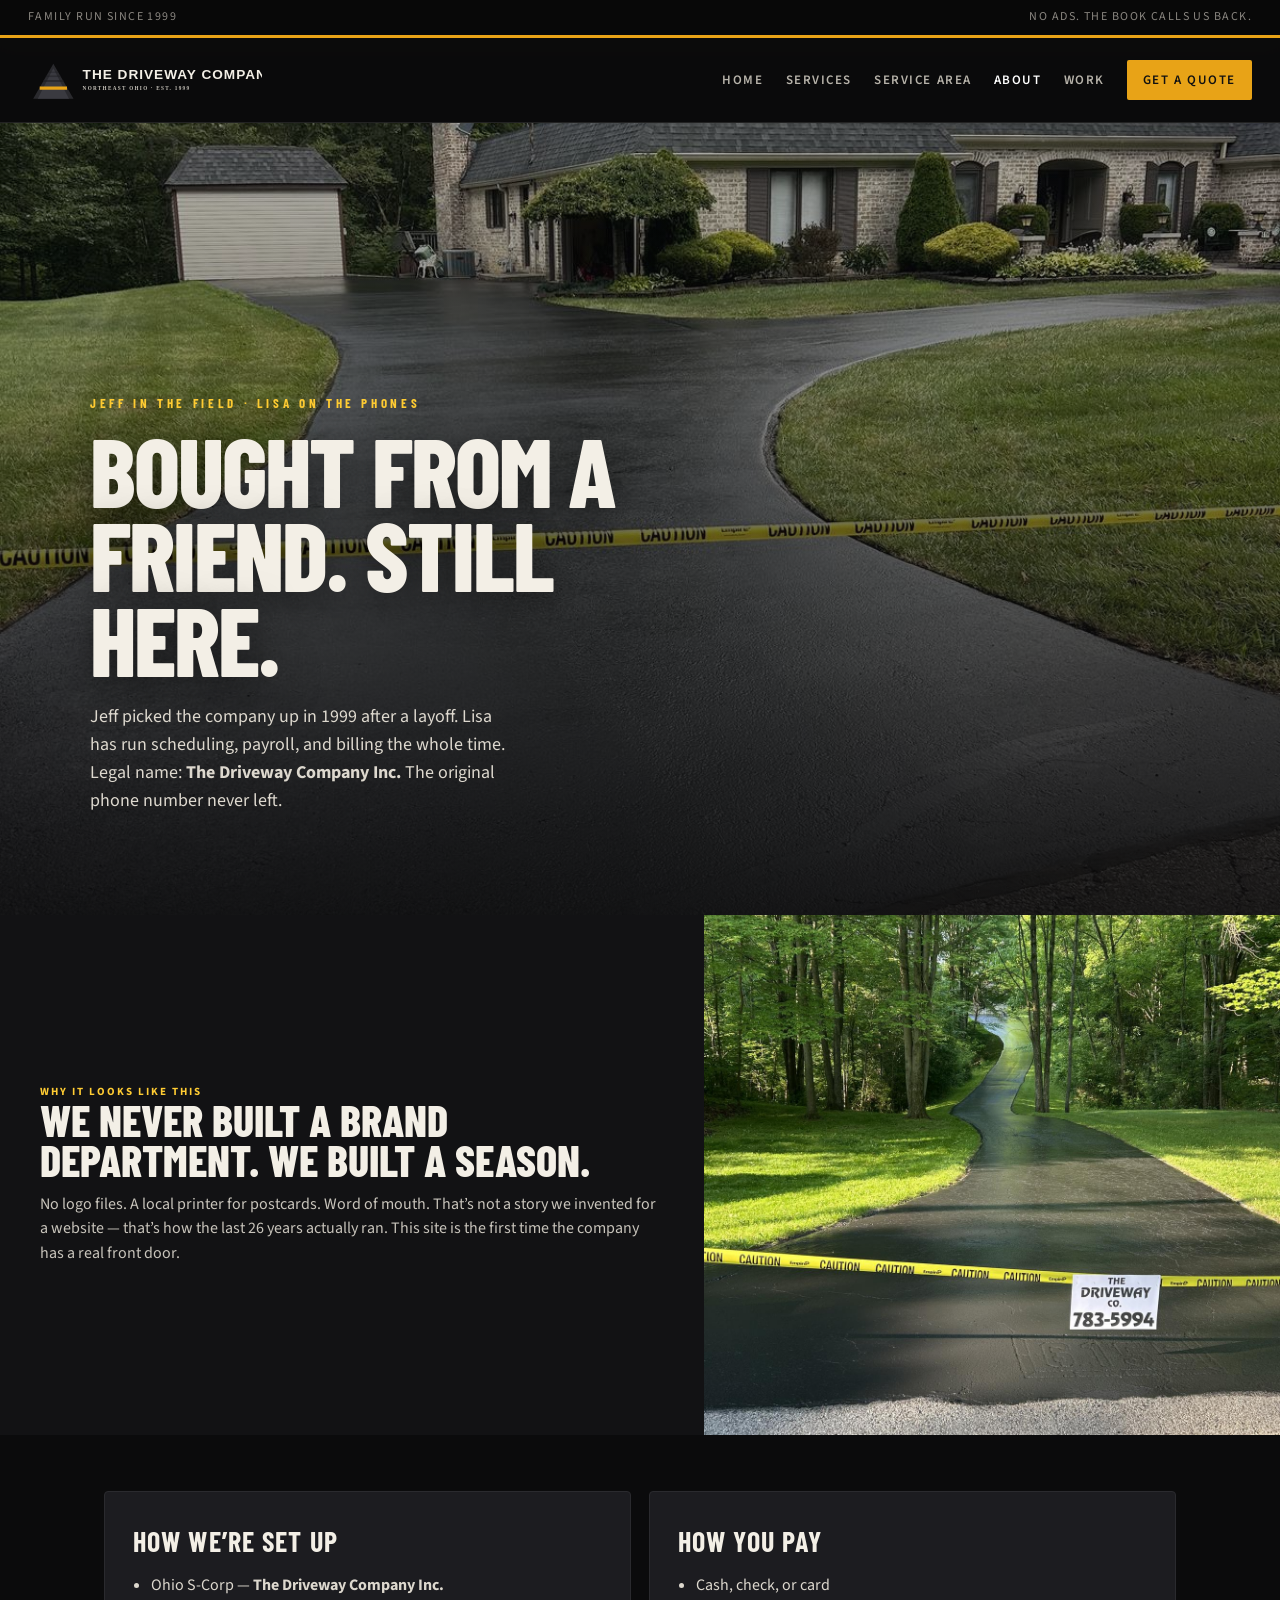
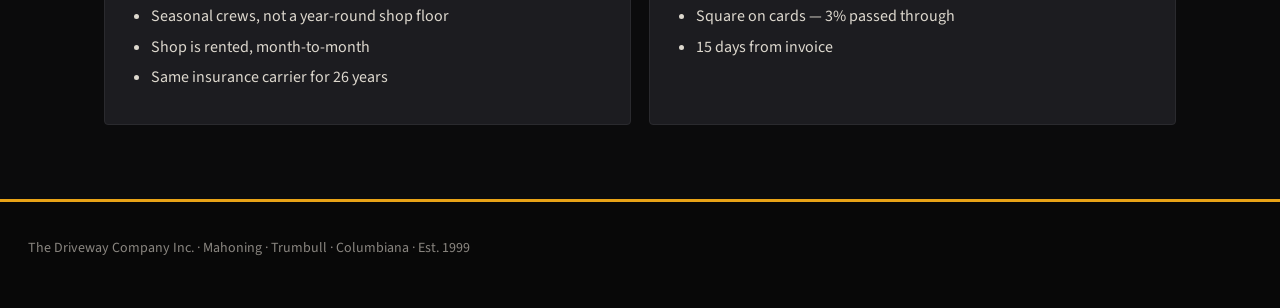
==== commit c18d434e: "Company site: drop sale footer; gallery is driveway jobs only. Unlink confidential preview. Keep sal" ====
--- a/about.html
+++ b/about.html
@@ -8,7 +8,6 @@
   <link rel="stylesheet" href="styles.css" />
 </head>
 <body>
-  <div class="preview-banner">Staged mockup · <span>noindex</span></div>
   <div class="util"><span>Family run since 1999</span><span>No ads. The book calls us back.</span></div>
   <nav class="nav">
     <a class="brand" href="index.html"><img class="logo" src="images/logo.svg" alt="The Driveway Company" width="280" height="62"/></a>
@@ -57,6 +56,6 @@
       </section>
     </div>
   </main>
-  <footer>The Driveway Company Inc. · <a href="sale.html">Buyer preview</a></footer>
+  <footer>The Driveway Company Inc. · Mahoning · Trumbull · Columbiana · Est. 1999</footer>
 </body>
 </html>
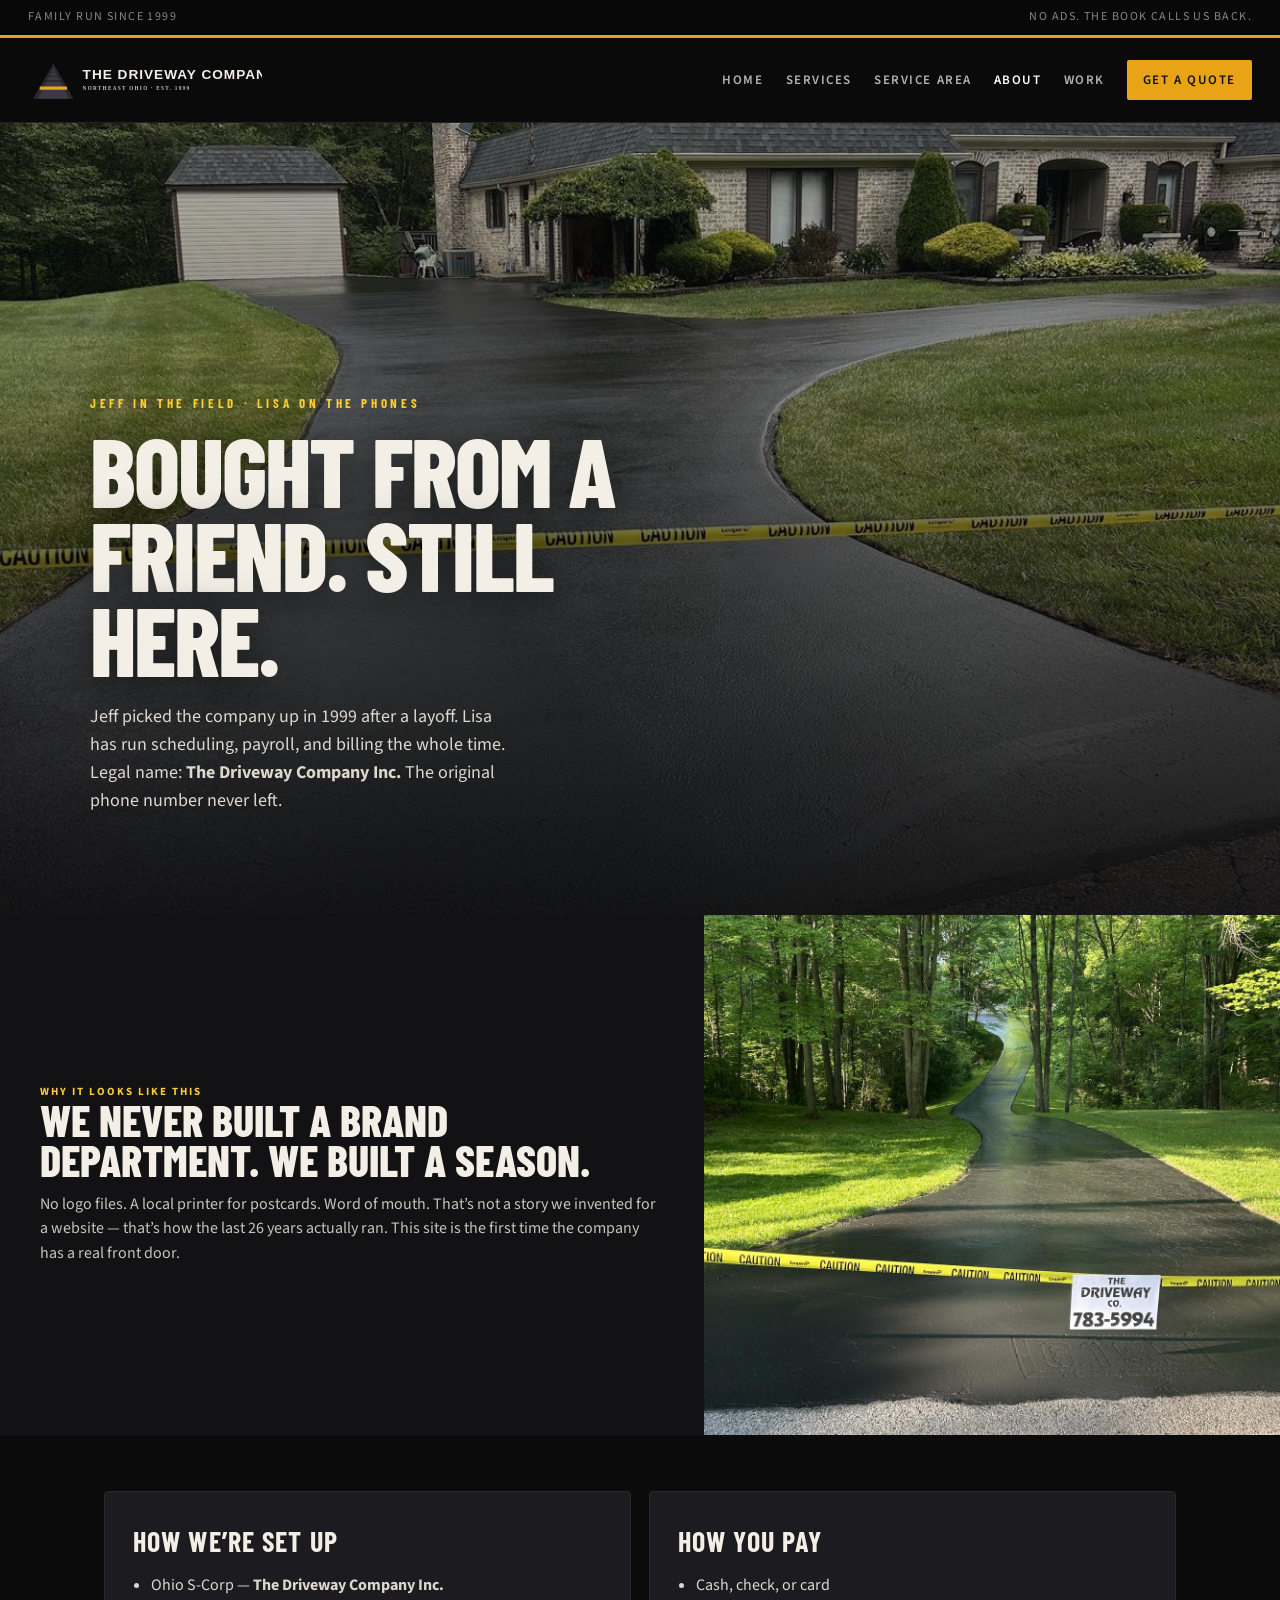
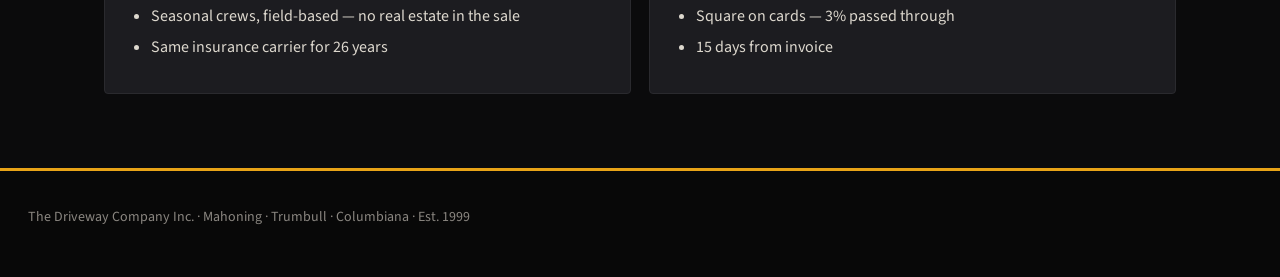
==== commit 48f7784c: "Pull rented shop from marketing; real estate not included" ====
--- a/about.html
+++ b/about.html
@@ -41,8 +41,7 @@
         <h2>How we’re set up</h2>
         <ul class="list">
           <li>Ohio S-Corp — <strong>The Driveway Company Inc.</strong></li>
-          <li>Seasonal crews, not a year-round shop floor</li>
-          <li>Shop is rented, month-to-month</li>
+          <li>Seasonal crews, field-based — no real estate in the sale</li>
           <li>Same insurance carrier for 26 years</li>
         </ul>
       </section>
